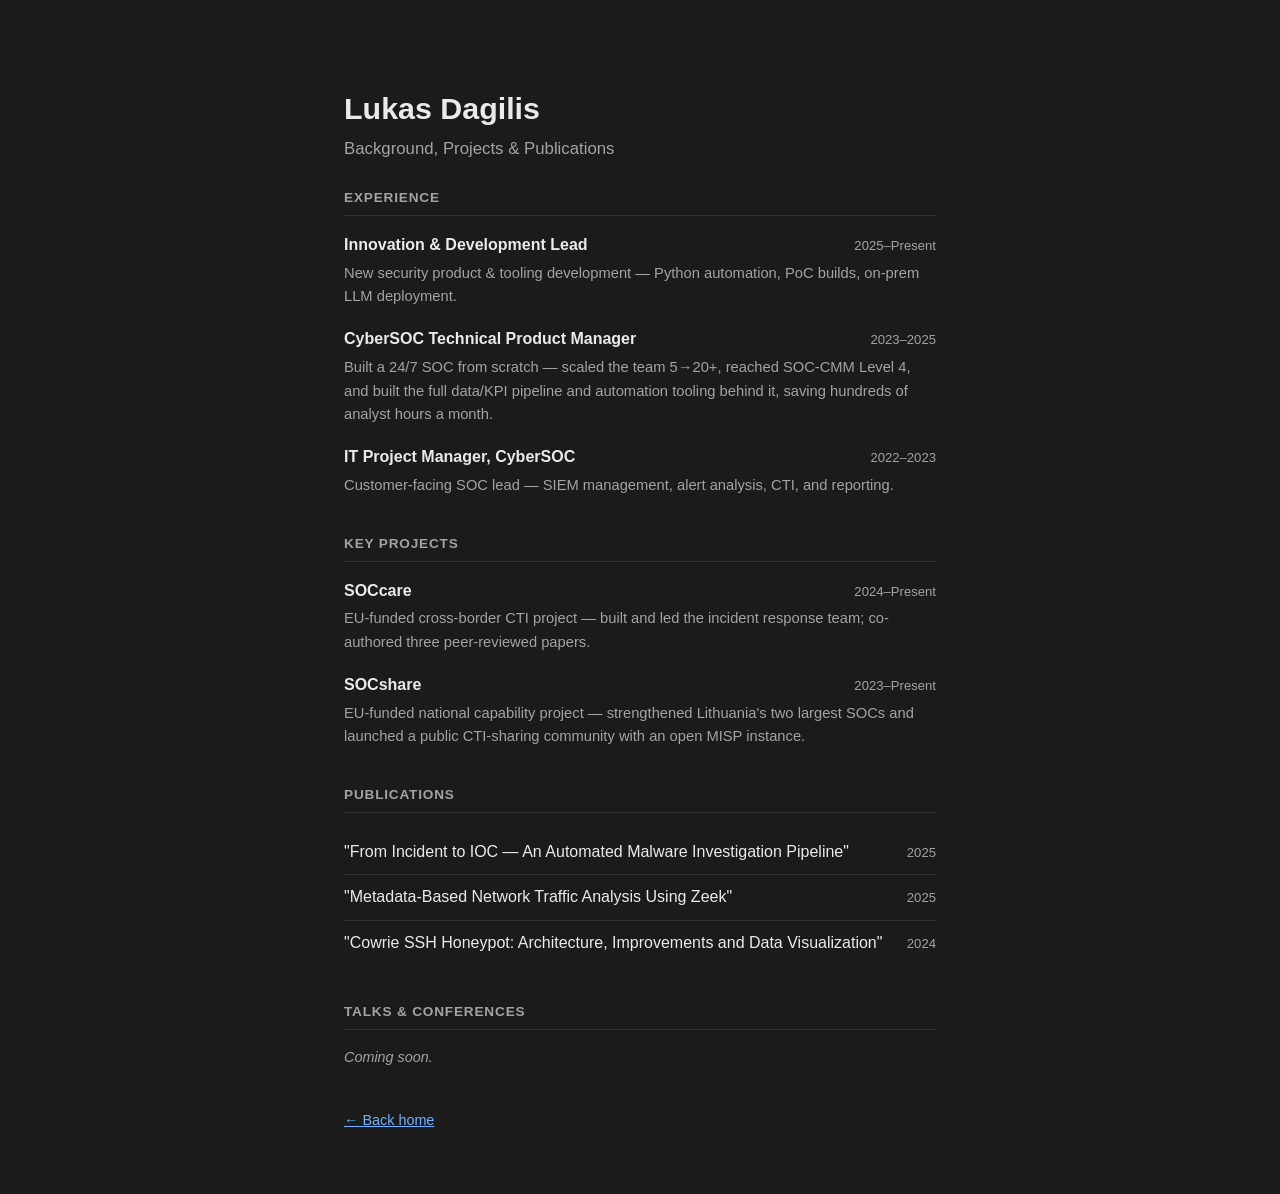
==== about/index.html @ a9b5fb41 "Initial commit" ====
<!DOCTYPE html>
<html lang="en">
<head>
<meta charset="UTF-8">
<meta name="viewport" content="width=device-width, initial-scale=1.0">
<title>Lukas Dagilis — Background</title>
<meta name="description" content="Lukas Dagilis — experience, projects, and publications.">
<link rel="stylesheet" href="../style.css">
</head>
<body>

<h1><a href="../">Lukas Dagilis</a></h1>
<p class="headline">Background, Projects &amp; Publications</p>

<section>
  <h2>Experience</h2>
  <div class="entry">
    <div class="entry-head">
      <span class="entry-title">Innovation &amp; Development Lead</span>
      <span class="meta">2025–Present</span>
    </div>
    <p class="entry-desc">New security product &amp; tooling development — Python automation, PoC builds, on-prem LLM deployment.</p>
  </div>
  <div class="entry">
    <div class="entry-head">
      <span class="entry-title">CyberSOC Technical Product Manager</span>
      <span class="meta">2023–2025</span>
    </div>
    <p class="entry-desc">Built a 24/7 SOC from scratch — scaled the team 5→20+, reached SOC-CMM Level 4, and built the full data/KPI pipeline and automation tooling behind it, saving hundreds of analyst hours a month.</p>
  </div>
  <div class="entry">
    <div class="entry-head">
      <span class="entry-title">IT Project Manager, CyberSOC</span>
      <span class="meta">2022–2023</span>
    </div>
    <p class="entry-desc">Customer-facing SOC lead — SIEM management, alert analysis, CTI, and reporting.</p>
  </div>
</section>

<section>
  <h2>Key Projects</h2>
  <div class="entry">
    <div class="entry-head">
      <span class="entry-title">SOCcare</span>
      <span class="meta">2024–Present</span>
    </div>
    <p class="entry-desc">EU-funded cross-border CTI project — built and led the incident response team; co-authored three peer-reviewed papers.</p>
  </div>
  <div class="entry">
    <div class="entry-head">
      <span class="entry-title">SOCshare</span>
      <span class="meta">2023–Present</span>
    </div>
    <p class="entry-desc">EU-funded national capability project — strengthened Lithuania's two largest SOCs and launched a public CTI-sharing community with an open MISP instance.</p>
  </div>
</section>

<section>
  <h2>Publications</h2>
  <ul class="plain-list">
    <li><span>"From Incident to IOC — An Automated Malware Investigation Pipeline"</span><span class="meta">2025</span></li>
    <li><span>"Metadata-Based Network Traffic Analysis Using Zeek"</span><span class="meta">2025</span></li>
    <li><span>"Cowrie SSH Honeypot: Architecture, Improvements and Data Visualization"</span><span class="meta">2024</span></li>
  </ul>
</section>

<section>
  <h2>Talks &amp; Conferences</h2>
  <!-- TODO: add conference talks here -->
  <p class="placeholder-note">Coming soon.</p>
</section>

<p class="back-link"><a href="../">← Back home</a></p>

</body>
</html>
---- style.css ----
:root {
  color-scheme: dark;
  --bg: #1b1b1b;
  --fg: #eaeaea;
  --muted: #a3a3a3;
  --accent: #6db3ff;
  --border: #333;
}
* { box-sizing: border-box; }
body {
  background: var(--bg);
  color: var(--fg);
  font-family: -apple-system, BlinkMacSystemFont, "Segoe UI", Helvetica, Arial, sans-serif;
  max-width: 640px;
  margin: 0 auto;
  padding: 4rem 1.5rem 3rem;
  line-height: 1.6;
}
h1 { font-size: 1.9rem; margin-bottom: 0.2rem; }
h1 a { color: inherit; text-decoration: none; }
.headline { color: var(--muted); font-size: 1.05rem; margin-top: 0; margin-bottom: 1.5rem; }
a { color: var(--accent); }
section { margin-bottom: 2.2rem; }
h2 {
  font-size: 0.85rem;
  text-transform: uppercase;
  letter-spacing: 0.06em;
  color: var(--muted);
  border-bottom: 1px solid var(--border);
  padding-bottom: 0.4rem;
  margin-bottom: 1rem;
}
ul.plain-list { list-style: none; padding: 0; margin: 0; }
ul.plain-list li {
  display: flex;
  justify-content: space-between;
  align-items: baseline;
  gap: 1rem;
  padding: 0.6rem 0;
  border-bottom: 1px solid var(--border);
}
ul.plain-list li:last-child { border-bottom: none; }
.meta { color: var(--muted); font-size: 0.82rem; white-space: nowrap; }

.entry { margin-bottom: 1.1rem; }
.entry:last-child { margin-bottom: 0; }
.entry-head {
  display: flex;
  justify-content: space-between;
  align-items: baseline;
  gap: 1rem;
}
.entry-title { font-weight: 600; }
.entry-desc { margin: 0.25rem 0 0; color: var(--muted); font-size: 0.92rem; }
.placeholder-note { color: var(--muted); font-size: 0.9rem; font-style: italic; }

.service-group { margin-bottom: 1.6rem; }
.service-group:last-child { margin-bottom: 0; }
.service-group h3 { font-size: 0.95rem; font-weight: 600; margin: 0 0 0.7rem; }

.back-link { margin-top: 2.5rem; font-size: 0.9rem; }

form { display: flex; flex-direction: column; gap: 1.1rem; }
.field { display: flex; flex-direction: column; gap: 0.35rem; }
label {
  display: block;
  font-size: 0.8rem;
  color: var(--muted);
}
input, textarea {
  display: block;
  width: 100%;
  background: #242424;
  border: 1px solid var(--border);
  color: var(--fg);
  padding: 0.65rem 0.75rem;
  border-radius: 6px;
  font-family: inherit;
  font-size: 0.95rem;
}
input:focus, textarea:focus {
  outline: none;
  border-color: var(--accent);
}
textarea { resize: vertical; min-height: 110px; }
button {
  background: var(--accent);
  color: #10233a;
  border: none;
  padding: 0.7rem 1.4rem;
  border-radius: 6px;
  font-weight: 600;
  font-size: 0.95rem;
  cursor: pointer;
  align-self: flex-start;
  transition: opacity 0.15s ease;
}
button:hover { opacity: 0.85; }
.honeypot { position: absolute; left: -9999px; top: -9999px; }
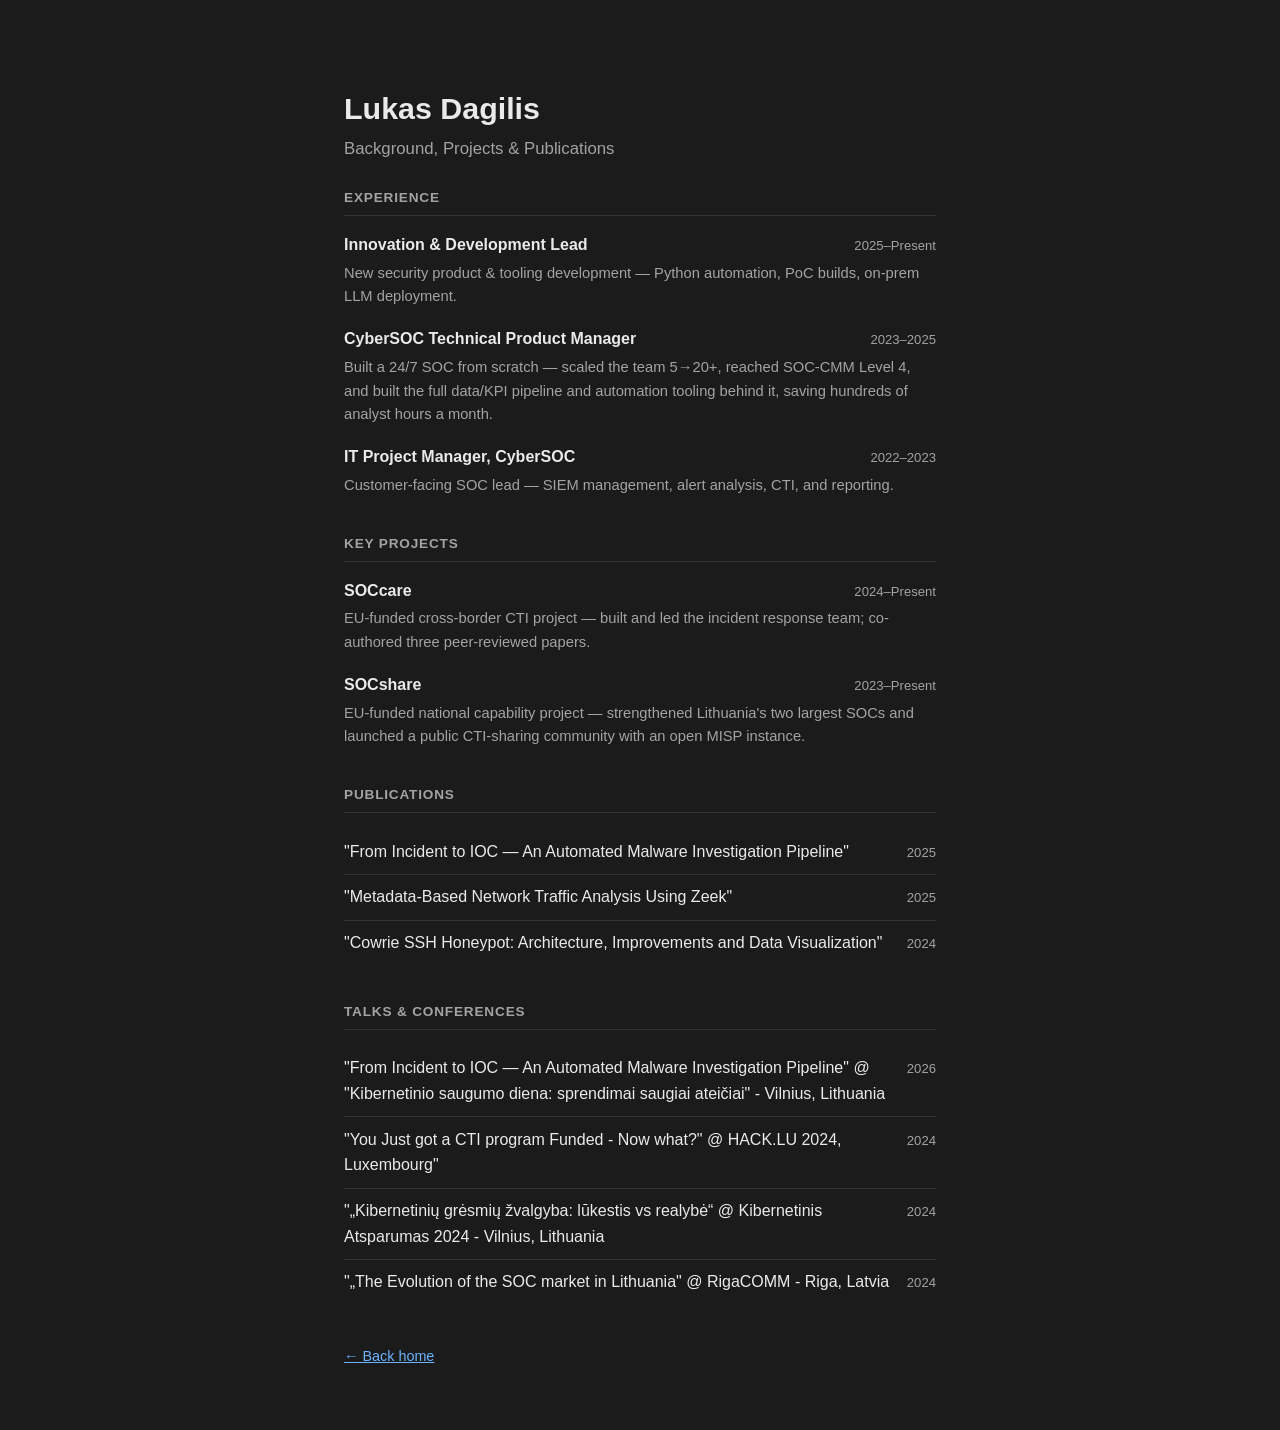
==== commit 0dff9f10: "Updated subpages" ====
--- a/about/index.html
+++ b/about/index.html
@@ -66,8 +66,12 @@
 
 <section>
   <h2>Talks &amp; Conferences</h2>
-  <!-- TODO: add conference talks here -->
-  <p class="placeholder-note">Coming soon.</p>
+  <ul class="plain-list">
+    <li><span>"From Incident to IOC — An Automated Malware Investigation Pipeline" @ "Kibernetinio saugumo diena: sprendimai saugiai ateičiai" - Vilnius, Lithuania</span><span class="meta">2026</span></li>
+    <li><span>"You Just got a CTI program Funded - Now what?" @ HACK.LU 2024, Luxembourg"</span><span class="meta">2024</span></li>
+    <li><span>"„Kibernetinių grėsmių žvalgyba: lūkestis vs realybė“ @ Kibernetinis Atsparumas 2024 - Vilnius, Lithuania</span><span class="meta">2024</span></li>
+    <li><span>"„The Evolution of the SOC market in Lithuania" @ RigaCOMM - Riga, Latvia</span><span class="meta">2024</span></li>
+  </ul>
 </section>
 
 <p class="back-link"><a href="../">← Back home</a></p>
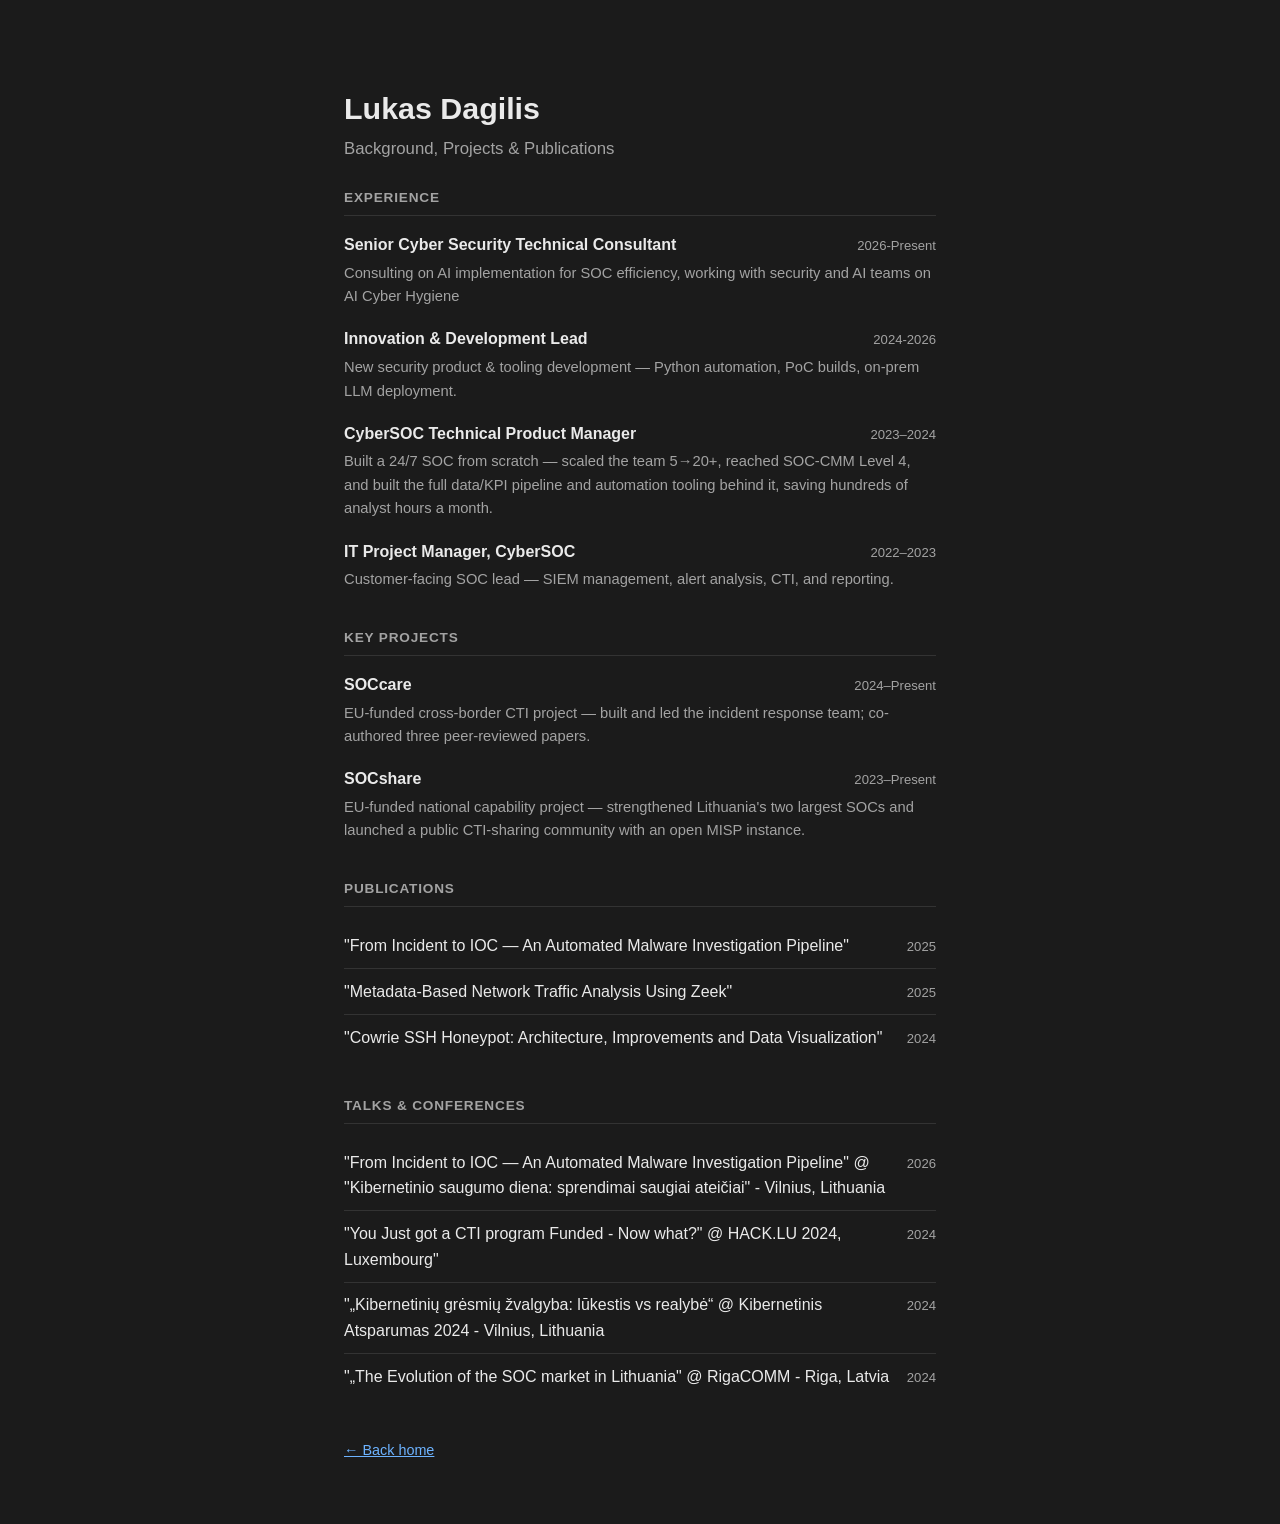
==== commit e21fb7a8: "Fixed experience section" ====
--- a/about/index.html
+++ b/about/index.html
@@ -14,17 +14,24 @@
 
 <section>
   <h2>Experience</h2>
+    <div class="entry">
+    <div class="entry-head">
+      <span class="entry-title">Senior Cyber Security Technical Consultant</span>
+      <span class="meta">2026-Present</span>
+    </div>
+    <p class="entry-desc">Consulting on AI implementation for SOC efficiency, working with security and AI teams on AI Cyber Hygiene</p>
+  </div>
   <div class="entry">
     <div class="entry-head">
       <span class="entry-title">Innovation &amp; Development Lead</span>
-      <span class="meta">2025–Present</span>
+      <span class="meta">2024-2026</span>
     </div>
     <p class="entry-desc">New security product &amp; tooling development — Python automation, PoC builds, on-prem LLM deployment.</p>
   </div>
   <div class="entry">
     <div class="entry-head">
       <span class="entry-title">CyberSOC Technical Product Manager</span>
-      <span class="meta">2023–2025</span>
+      <span class="meta">2023–2024</span>
     </div>
     <p class="entry-desc">Built a 24/7 SOC from scratch — scaled the team 5→20+, reached SOC-CMM Level 4, and built the full data/KPI pipeline and automation tooling behind it, saving hundreds of analyst hours a month.</p>
   </div>
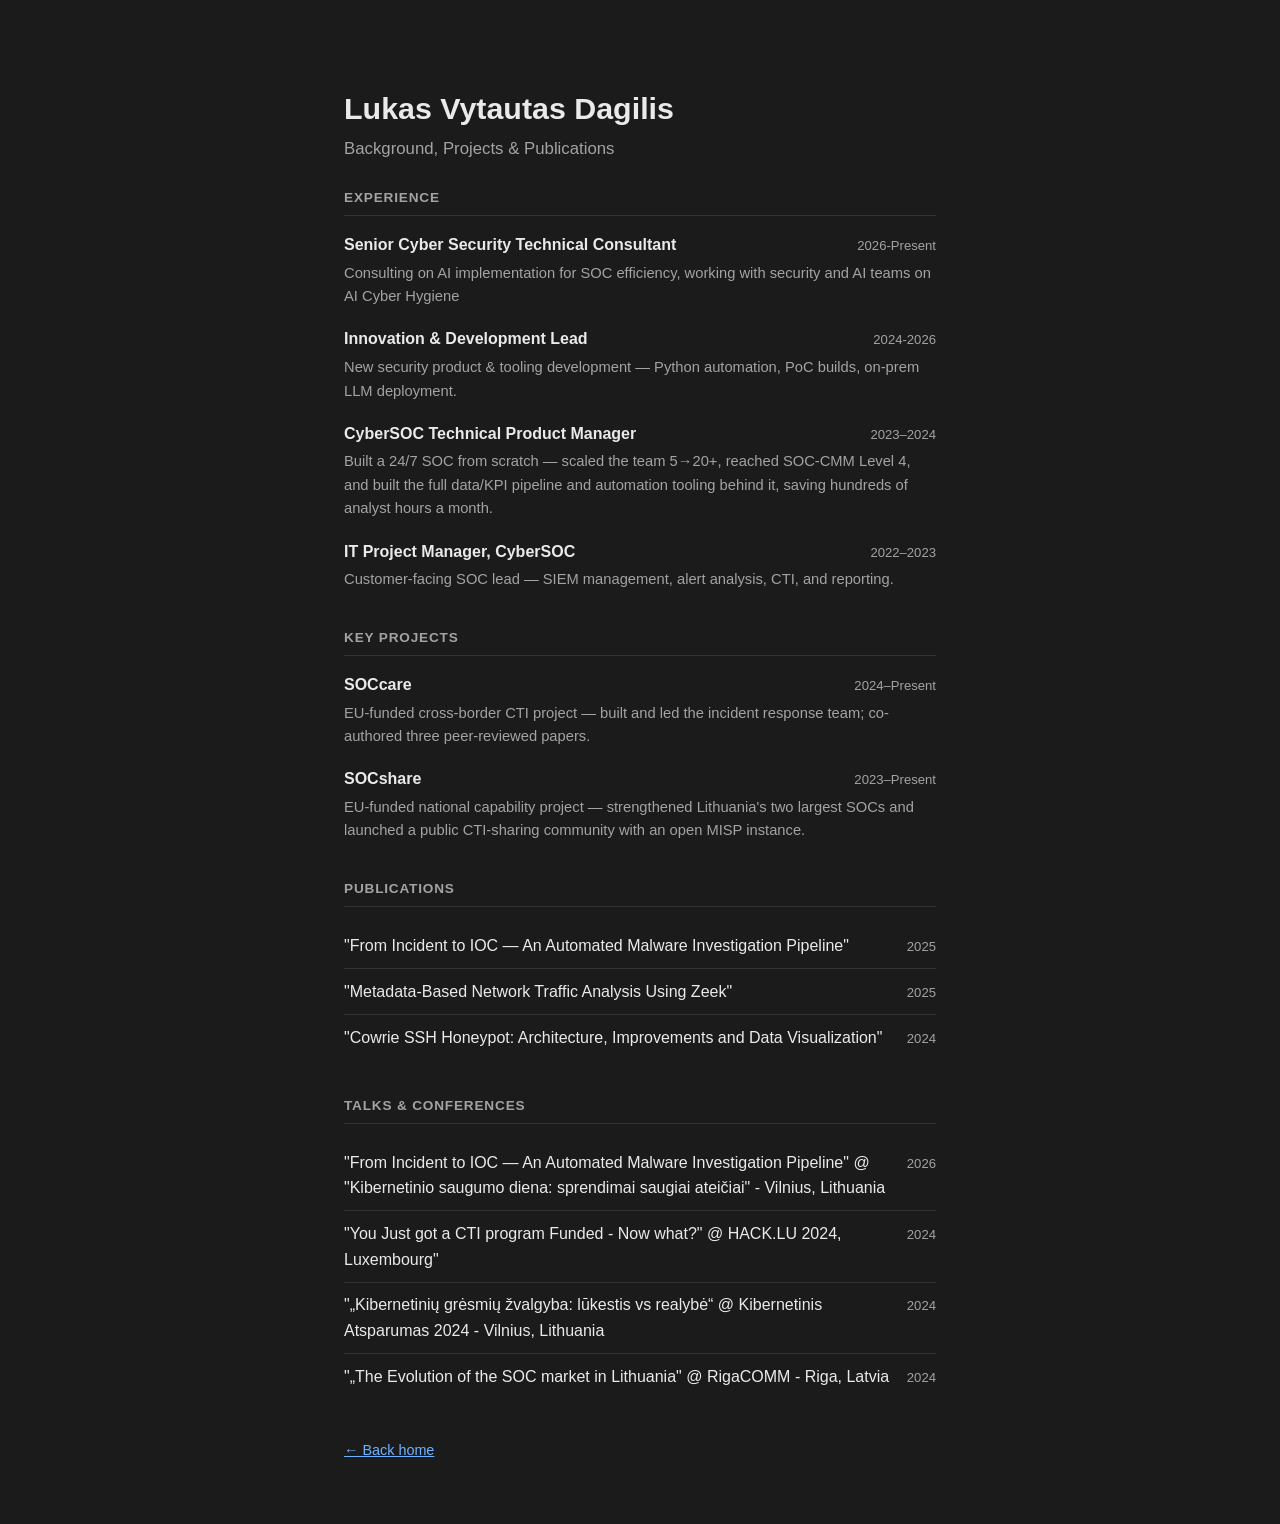
==== commit 28920311: "Made name consistent across all pages." ====
--- a/about/index.html
+++ b/about/index.html
@@ -3,13 +3,13 @@
 <head>
 <meta charset="UTF-8">
 <meta name="viewport" content="width=device-width, initial-scale=1.0">
-<title>Lukas Dagilis — Background</title>
-<meta name="description" content="Lukas Dagilis — experience, projects, and publications.">
+<title>Lukas Vytautas Dagilis — Background</title>
+<meta name="description" content="Lukas Vytautas Dagilis — experience, projects, and publications.">
 <link rel="stylesheet" href="../style.css">
 </head>
 <body>
 
-<h1><a href="../">Lukas Dagilis</a></h1>
+<h1><a href="../">Lukas Vytautas Dagilis</a></h1>
 <p class="headline">Background, Projects &amp; Publications</p>
 
 <section>
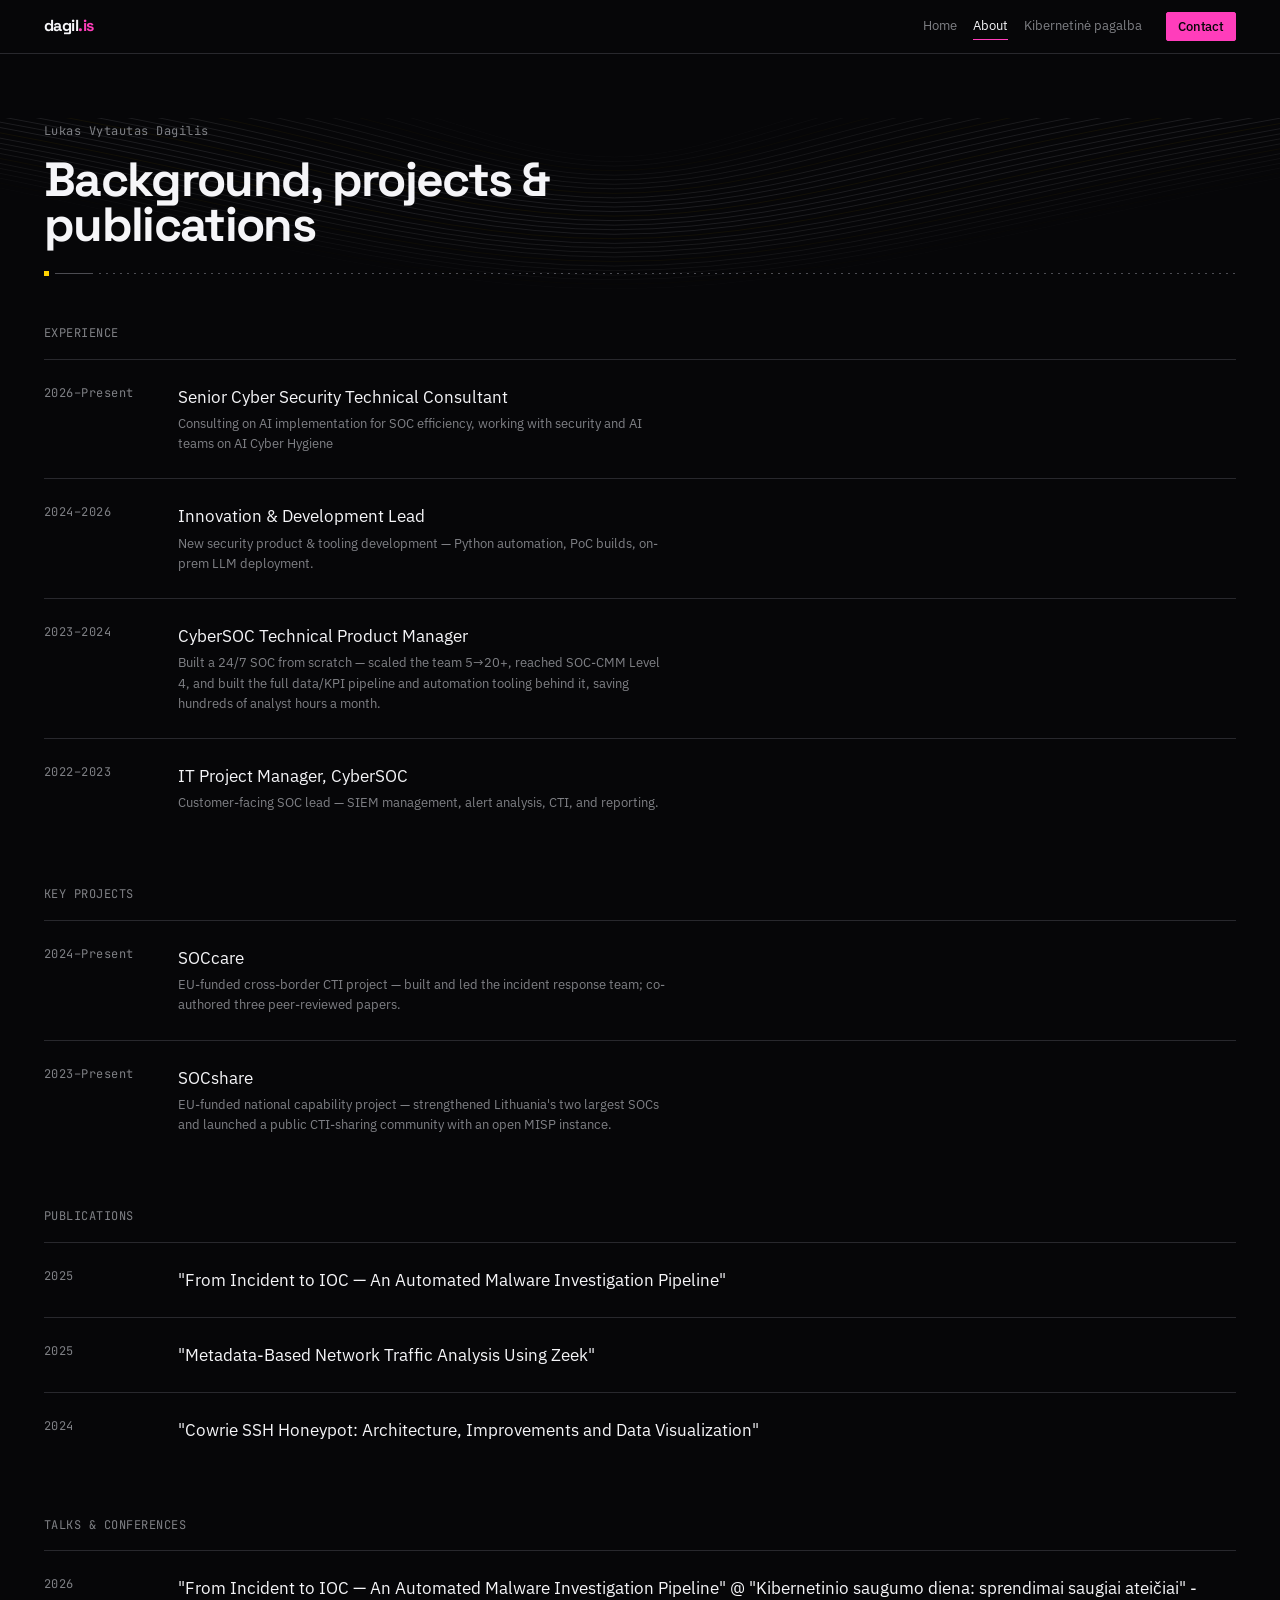
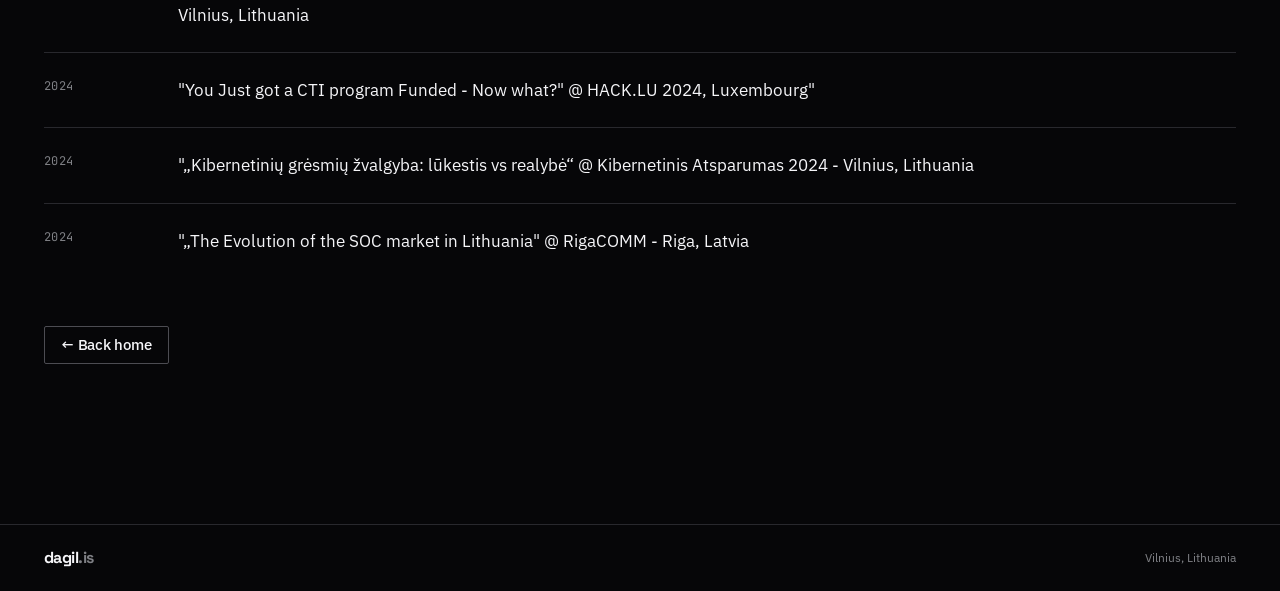
==== commit 01925363: "Rebuild the site on the dagil.is design system Reskin all three pages against the design system (Cla" ====
--- a/about/index.html
+++ b/about/index.html
@@ -1,5 +1,5 @@
 <!DOCTYPE html>
-<html lang="en">
+<html lang="en" data-accent="pink">
 <head>
 <meta charset="UTF-8">
 <meta name="viewport" content="width=device-width, initial-scale=1.0">
@@ -9,79 +9,140 @@
 </head>
 <body>
 
-<h1><a href="../">Lukas Vytautas Dagilis</a></h1>
-<p class="headline">Background, Projects &amp; Publications</p>
+<header class="nav">
+  <div class="nav-inner">
+    <a class="wordmark" href="../">dagil<span>.is</span></a>
+    <nav class="nav-links">
+      <a href="../">Home</a>
+      <a href="./" aria-current="page">About</a>
+      <a href="../kibernetine-pagalba/">Kibernetinė pagalba</a>
+    </nav>
+    <a class="btn btn--primary btn--sm" href="../#contact">Contact</a>
+  </div>
+</header>
 
-<section>
-  <h2>Experience</h2>
+<main class="wrap page">
+
+  <div class="page-head">
+    <div class="wing-field" aria-hidden="true">
+      <canvas data-wing-field="descent" data-speed="0.35" data-line-opacity="0.1" data-background="transparent"></canvas>
+    </div>
+    <span class="chip">Lukas Vytautas Dagilis</span>
+    <h1>Background, projects &amp; publications</h1>
+  </div>
+  <div class="perch"><i></i></div>
+
+  <section class="stack">
+    <h2 class="label">Experience</h2>
+
     <div class="entry">
-    <div class="entry-head">
-      <span class="entry-title">Senior Cyber Security Technical Consultant</span>
-      <span class="meta">2026-Present</span>
+      <span class="entry-year">2026–Present</span>
+      <div>
+        <div class="entry-title">Senior Cyber Security Technical Consultant</div>
+        <p class="entry-desc">Consulting on AI implementation for SOC efficiency, working with security and AI teams on AI Cyber Hygiene</p>
+      </div>
     </div>
-    <p class="entry-desc">Consulting on AI implementation for SOC efficiency, working with security and AI teams on AI Cyber Hygiene</p>
+
+    <div class="entry">
+      <span class="entry-year">2024–2026</span>
+      <div>
+        <div class="entry-title">Innovation &amp; Development Lead</div>
+        <p class="entry-desc">New security product &amp; tooling development — Python automation, PoC builds, on-prem LLM deployment.</p>
+      </div>
+    </div>
+
+    <div class="entry">
+      <span class="entry-year">2023–2024</span>
+      <div>
+        <div class="entry-title">CyberSOC Technical Product Manager</div>
+        <p class="entry-desc">Built a 24/7 SOC from scratch — scaled the team 5→20+, reached SOC-CMM Level 4, and built the full data/KPI pipeline and automation tooling behind it, saving hundreds of analyst hours a month.</p>
+      </div>
+    </div>
+
+    <div class="entry">
+      <span class="entry-year">2022–2023</span>
+      <div>
+        <div class="entry-title">IT Project Manager, CyberSOC</div>
+        <p class="entry-desc">Customer-facing SOC lead — SIEM management, alert analysis, CTI, and reporting.</p>
+      </div>
+    </div>
+  </section>
+
+  <section class="stack">
+    <h2 class="label">Key projects</h2>
+
+    <div class="entry">
+      <span class="entry-year">2024–Present</span>
+      <div>
+        <div class="entry-title">SOCcare</div>
+        <p class="entry-desc">EU-funded cross-border CTI project — built and led the incident response team; co-authored three peer-reviewed papers.</p>
+      </div>
+    </div>
+
+    <div class="entry">
+      <span class="entry-year">2023–Present</span>
+      <div>
+        <div class="entry-title">SOCshare</div>
+        <p class="entry-desc">EU-funded national capability project — strengthened Lithuania's two largest SOCs and launched a public CTI-sharing community with an open MISP instance.</p>
+      </div>
+    </div>
+  </section>
+
+  <section class="stack">
+    <h2 class="label">Publications</h2>
+
+    <div class="entry">
+      <span class="entry-year">2025</span>
+      <div class="entry-title">"From Incident to IOC — An Automated Malware Investigation Pipeline"</div>
+    </div>
+
+    <div class="entry">
+      <span class="entry-year">2025</span>
+      <div class="entry-title">"Metadata-Based Network Traffic Analysis Using Zeek"</div>
+    </div>
+
+    <div class="entry">
+      <span class="entry-year">2024</span>
+      <div class="entry-title">"Cowrie SSH Honeypot: Architecture, Improvements and Data Visualization"</div>
+    </div>
+  </section>
+
+  <section class="stack">
+    <h2 class="label">Talks &amp; conferences</h2>
+
+    <div class="entry">
+      <span class="entry-year">2026</span>
+      <div class="entry-title">"From Incident to IOC — An Automated Malware Investigation Pipeline" @ "Kibernetinio saugumo diena: sprendimai saugiai ateičiai" - Vilnius, Lithuania</div>
+    </div>
+
+    <div class="entry">
+      <span class="entry-year">2024</span>
+      <div class="entry-title">"You Just got a CTI program Funded - Now what?" @ HACK.LU 2024, Luxembourg"</div>
+    </div>
+
+    <div class="entry">
+      <span class="entry-year">2024</span>
+      <div class="entry-title">"„Kibernetinių grėsmių žvalgyba: lūkestis vs realybė“ @ Kibernetinis Atsparumas 2024 - Vilnius, Lithuania</div>
+    </div>
+
+    <div class="entry">
+      <span class="entry-year">2024</span>
+      <div class="entry-title">"„The Evolution of the SOC market in Lithuania" @ RigaCOMM - Riga, Latvia</div>
+    </div>
+  </section>
+
+  <p class="page-foot"><a class="btn" href="../">← Back home</a></p>
+
+</main>
+
+<footer class="footer">
+  <div class="footer-inner">
+    <span class="wordmark wordmark--mono">dagil<span>.is</span></span>
+    <span class="spacer"></span>
+    <span>Vilnius, Lithuania</span>
   </div>
-  <div class="entry">
-    <div class="entry-head">
-      <span class="entry-title">Innovation &amp; Development Lead</span>
-      <span class="meta">2024-2026</span>
-    </div>
-    <p class="entry-desc">New security product &amp; tooling development — Python automation, PoC builds, on-prem LLM deployment.</p>
-  </div>
-  <div class="entry">
-    <div class="entry-head">
-      <span class="entry-title">CyberSOC Technical Product Manager</span>
-      <span class="meta">2023–2024</span>
-    </div>
-    <p class="entry-desc">Built a 24/7 SOC from scratch — scaled the team 5→20+, reached SOC-CMM Level 4, and built the full data/KPI pipeline and automation tooling behind it, saving hundreds of analyst hours a month.</p>
-  </div>
-  <div class="entry">
-    <div class="entry-head">
-      <span class="entry-title">IT Project Manager, CyberSOC</span>
-      <span class="meta">2022–2023</span>
-    </div>
-    <p class="entry-desc">Customer-facing SOC lead — SIEM management, alert analysis, CTI, and reporting.</p>
-  </div>
-</section>
+</footer>
 
-<section>
-  <h2>Key Projects</h2>
-  <div class="entry">
-    <div class="entry-head">
-      <span class="entry-title">SOCcare</span>
-      <span class="meta">2024–Present</span>
-    </div>
-    <p class="entry-desc">EU-funded cross-border CTI project — built and led the incident response team; co-authored three peer-reviewed papers.</p>
-  </div>
-  <div class="entry">
-    <div class="entry-head">
-      <span class="entry-title">SOCshare</span>
-      <span class="meta">2023–Present</span>
-    </div>
-    <p class="entry-desc">EU-funded national capability project — strengthened Lithuania's two largest SOCs and launched a public CTI-sharing community with an open MISP instance.</p>
-  </div>
-</section>
-
-<section>
-  <h2>Publications</h2>
-  <ul class="plain-list">
-    <li><span>"From Incident to IOC — An Automated Malware Investigation Pipeline"</span><span class="meta">2025</span></li>
-    <li><span>"Metadata-Based Network Traffic Analysis Using Zeek"</span><span class="meta">2025</span></li>
-    <li><span>"Cowrie SSH Honeypot: Architecture, Improvements and Data Visualization"</span><span class="meta">2024</span></li>
-  </ul>
-</section>
-
-<section>
-  <h2>Talks &amp; Conferences</h2>
-  <ul class="plain-list">
-    <li><span>"From Incident to IOC — An Automated Malware Investigation Pipeline" @ "Kibernetinio saugumo diena: sprendimai saugiai ateičiai" - Vilnius, Lithuania</span><span class="meta">2026</span></li>
-    <li><span>"You Just got a CTI program Funded - Now what?" @ HACK.LU 2024, Luxembourg"</span><span class="meta">2024</span></li>
-    <li><span>"„Kibernetinių grėsmių žvalgyba: lūkestis vs realybė“ @ Kibernetinis Atsparumas 2024 - Vilnius, Lithuania</span><span class="meta">2024</span></li>
-    <li><span>"„The Evolution of the SOC market in Lithuania" @ RigaCOMM - Riga, Latvia</span><span class="meta">2024</span></li>
-  </ul>
-</section>
-
-<p class="back-link"><a href="../">← Back home</a></p>
-
+<script src="../wing-field.js" defer></script>
 </body>
 </html>
--- a/style.css
+++ b/style.css
@@ -1,99 +1,575 @@
+/* dagil.is
+   Built on the dagil.is design system (Claude Design project 25a98146).
+   Sections below, in order: tokens (mirrored from tokens/*.css), element
+   defaults (base.css), then this site's layout and components — hand-ported
+   from the system's React components so the static site needs no build step.
+   One file, one paint. */
+
+@import url('https://fonts.googleapis.com/css2?family=Space+Grotesk:wght@400;500;700&family=IBM+Plex+Sans:wght@400;500;600&family=JetBrains+Mono:wght@400;500&display=swap');
+
+/* ==========================================================================
+   1. Tokens
+   ========================================================================== */
+
 :root {
   color-scheme: dark;
-  --bg: #1b1b1b;
-  --fg: #eaeaea;
-  --muted: #a3a3a3;
-  --accent: #6db3ff;
-  --border: #333;
-}
-* { box-sizing: border-box; }
+
+  /* ---- surfaces ---- */
+  --void: oklch(12.5% 0.006 285);
+  --surface-1: oklch(16.5% 0.008 285);
+  --surface-2: oklch(21% 0.009 285);
+  --surface-3: oklch(26% 0.010 285);
+
+  /* ---- text ---- */
+  --text-1: oklch(97% 0.004 285);
+  --text-2: oklch(78% 0.006 285);
+  --text-3: oklch(60% 0.008 285);
+
+  /* ---- rules ---- */
+  --line: oklch(28% 0.008 285);
+  --line-strong: oklch(42% 0.010 285);
+
+  /* ---- neon palette ---- */
+  --neon-pink: oklch(72% 0.265 350);
+  --neon-yellow: oklch(92% 0.195 100);
+  --neon-lime: oklch(88% 0.235 132);
+  --neon-cyan: oklch(85% 0.150 200);
+  --neon-violet: oklch(66% 0.235 300);
+
+  /* ---- goldfinch: the name in colour ---- */
+  --goldfinch-wing: oklch(88% 0.185 92);
+  --goldfinch-face: oklch(58% 0.190 30);
+  --goldfinch-wall: oklch(86% 0.028 85);
+
+  /* ---- semantic accent ---- */
+  --accent: var(--neon-pink);
+  --accent-ink: var(--void);
+  --accent-strong: oklch(80% 0.230 350);
+  --accent-wash: color-mix(in oklab, var(--accent) 16%, var(--void));
+  --accent-line: color-mix(in oklab, var(--accent) 45%, var(--void));
+
+  --focus-ring: var(--accent);
+
+  /* ---- type ---- */
+  --font-display: 'Space Grotesk', 'Helvetica Neue', Arial, sans-serif;
+  --font-sans: 'IBM Plex Sans', 'Helvetica Neue', Arial, sans-serif;
+  --font-mono: 'JetBrains Mono', ui-monospace, SFMono-Regular, Menlo, monospace;
+
+  --text-xs: 0.75rem;
+  --text-sm: 0.8125rem;
+  --text-base: 0.9375rem;
+  --text-md: 1.0625rem;
+  --text-lg: 1.375rem;
+
+  --display-sm: 2rem;
+  --display-md: 3rem;
+  --display-lg: 4.5rem;
+
+  --leading-tight: 0.94;
+  --leading-snug: 1.2;
+  --leading-normal: 1.55;
+
+  --tracking-display: -0.035em;
+  --tracking-tight: -0.015em;
+  --tracking-mono: 0.04em;
+
+  --weight-regular: 400;
+  --weight-medium: 500;
+  --weight-bold: 700;
+
+  /* ---- spacing & layout ---- */
+  --space-1: 0.25rem;
+  --space-2: 0.5rem;
+  --space-3: 0.75rem;
+  --space-4: 1rem;
+  --space-5: 1.5rem;
+  --space-6: 2rem;
+  --space-7: 3rem;
+  --space-8: 4rem;
+  --space-9: 6rem;
+  --space-10: 8rem;
+
+  --content-max: 1240px;
+  --reading-max: 62ch;
+  --gutter: var(--space-5);
+
+  /* ---- effects ---- */
+  --radius-none: 0;
+  --radius-sm: 2px;
+  --radius-pill: 999px;
+
+  --ease-out: cubic-bezier(0.16, 1, 0.3, 1);
+  --ease-standard: cubic-bezier(0.2, 0, 0, 1);
+  --duration-fast: 120ms;
+  --duration-base: 200ms;
+  --duration-slow: 400ms;
+}
+
+/* Per-product accent. dagil.is is pink; swapping the attribute on <html> is
+   the only thing that ever changes between products. */
+[data-accent='pink'] {
+  --accent: var(--neon-pink);
+  --accent-strong: oklch(80% 0.230 350);
+  --accent-ink: var(--void);
+}
+
+/* ==========================================================================
+   2. Element defaults
+   ========================================================================== */
+
+*, *::before, *::after { box-sizing: border-box; }
+html { -webkit-text-size-adjust: 100%; }
+
 body {
-  background: var(--bg);
-  color: var(--fg);
-  font-family: -apple-system, BlinkMacSystemFont, "Segoe UI", Helvetica, Arial, sans-serif;
-  max-width: 640px;
+  margin: 0;
+  background: var(--void);
+  color: var(--text-2);
+  font-family: var(--font-sans);
+  font-size: var(--text-base);
+  line-height: var(--leading-normal);
+  text-wrap: pretty;
+  -webkit-font-smoothing: antialiased;
+}
+
+h1, h2, h3, h4 {
+  margin: 0;
+  color: var(--text-1);
+  font-family: var(--font-display);
+  font-weight: var(--weight-bold);
+  letter-spacing: var(--tracking-display);
+  line-height: var(--leading-tight);
+}
+h1 { font-size: var(--display-lg); }
+h2 { font-size: var(--display-md); }
+h3 { font-size: var(--display-sm); letter-spacing: var(--tracking-tight); }
+h4 { font-size: var(--text-lg); letter-spacing: var(--tracking-tight); line-height: var(--leading-snug); }
+
+p { margin: 0 0 var(--space-4); max-width: var(--reading-max); }
+p:last-child { margin-bottom: 0; }
+
+a {
+  color: var(--accent);
+  text-decoration: none;
+  border-bottom: 1px solid var(--accent-line);
+  transition: color var(--duration-fast) var(--ease-standard),
+              border-color var(--duration-fast) var(--ease-standard);
+}
+a:hover { color: var(--accent-strong); border-bottom-color: var(--accent-strong); }
+a:active { color: var(--accent-strong); }
+
+code, kbd, samp, pre { font-family: var(--font-mono); font-size: 0.9em; letter-spacing: var(--tracking-mono); }
+hr { border: 0; border-top: 1px solid var(--line); margin: var(--space-6) 0; }
+small { font-size: var(--text-xs); color: var(--text-3); }
+strong { color: var(--text-1); font-weight: var(--weight-medium); }
+
+::selection { background: var(--accent); color: var(--accent-ink); }
+:focus-visible { outline: 2px solid var(--focus-ring); outline-offset: 2px; }
+
+button, input, select, textarea { font: inherit; color: inherit; }
+img, svg, video { display: block; max-width: 100%; }
+table { border-collapse: collapse; }
+
+@media (prefers-reduced-motion: reduce) {
+  *, *::before, *::after {
+    animation-duration: 0.01ms !important;
+    transition-duration: 0.01ms !important;
+  }
+}
+
+/* ==========================================================================
+   3. Layout
+   ========================================================================== */
+
+.wrap {
+  max-width: var(--content-max);
   margin: 0 auto;
-  padding: 4rem 1.5rem 3rem;
-  line-height: 1.6;
-}
-h1 { font-size: 1.9rem; margin-bottom: 0.2rem; }
-h1 a { color: inherit; text-decoration: none; }
-.headline { color: var(--muted); font-size: 1.05rem; margin-top: 0; margin-bottom: 1.5rem; }
-a { color: var(--accent); }
-section { margin-bottom: 2.2rem; }
-h2 {
-  font-size: 0.85rem;
+  padding: 0 var(--gutter);
+}
+
+/* AppNav — the sticky header is the only fixed element on the page. */
+.nav {
+  position: sticky;
+  top: 0;
+  z-index: 20;
+  background: var(--void);
+  border-bottom: 1px solid var(--line);
+}
+.nav-inner {
+  max-width: var(--content-max);
+  margin: 0 auto;
+  padding: var(--space-3) var(--gutter);
+  display: flex;
+  align-items: center;
+  gap: var(--space-5);
+  flex-wrap: wrap;
+}
+.nav-links {
+  display: flex;
+  gap: var(--space-4);
+  margin-left: auto;
+  flex-wrap: wrap;
+}
+.nav-links a {
+  font-size: var(--text-sm);
+  color: var(--text-3);
+  border-bottom: 1px solid transparent;
+  padding: 0.2rem 0;
+}
+.nav-links a:hover { color: var(--text-1); border-bottom-color: var(--line-strong); }
+.nav-links a[aria-current='page'] { color: var(--text-1); border-bottom-color: var(--accent); }
+
+/* Wordmark — the mark is the type. No logo file exists; never substitute a glyph. */
+.wordmark {
+  font-family: var(--font-display);
+  font-weight: var(--weight-bold);
+  font-size: 1rem;
+  letter-spacing: var(--tracking-display);
+  color: var(--text-1);
+  line-height: 1;
+  border-bottom: none;
+}
+.wordmark:hover { color: var(--text-1); }
+.wordmark span { color: var(--accent); }
+.wordmark--mono span { color: var(--text-3); }
+
+/* AppFooter */
+.footer {
+  border-top: 1px solid var(--line);
+  margin-top: var(--space-9);
+}
+.footer-inner {
+  max-width: var(--content-max);
+  margin: 0 auto;
+  padding: var(--space-5) var(--gutter);
+  display: flex;
+  flex-wrap: wrap;
+  align-items: center;
+  gap: var(--space-2) var(--space-5);
+  font-size: var(--text-xs);
+  color: var(--text-3);
+}
+.footer-inner .spacer { flex: 1; }
+
+/* ==========================================================================
+   4. Page structure
+   ========================================================================== */
+
+.hero { position: relative; padding: var(--space-9) 0 var(--space-8); }
+.hero-eyebrow { margin: 0 0 var(--space-5); }
+.hero h1 { font-size: clamp(2.6rem, 6.4vw, 5.4rem); }
+.hero-actions {
+  display: flex;
+  flex-wrap: wrap;
+  gap: var(--space-4);
+  margin-top: var(--space-5);
+}
+.hero-foot {
+  margin-top: var(--space-8);
+  display: flex;
+  justify-content: flex-end;
+}
+
+.page { padding-top: var(--space-8); padding-bottom: var(--space-8); }
+.page-head { position: relative; }
+.page-head h1 { font-size: var(--display-md); max-width: 18ch; margin-top: var(--space-4); }
+.page-head .lead {
+  margin-top: var(--space-5);
+  font-size: var(--text-md);
+  color: var(--text-2);
+}
+.page-foot { margin-top: var(--space-7); }
+
+.lead { font-size: var(--text-md); color: var(--text-1); }
+
+.section {
+  border-top: 1px solid var(--line);
+  padding: var(--space-7) 0;
+}
+.section-grid {
+  display: grid;
+  grid-template-columns: 180px 1fr;
+  gap: var(--space-6);
+  align-items: start;
+}
+.section-title {
+  margin-top: var(--space-3);
+  font-size: var(--text-lg);
+  letter-spacing: var(--tracking-tight);
+  line-height: var(--leading-snug);
+}
+.section-body > * + * { margin-top: var(--space-5); }
+
+/* About/help pages: label above, rows full width. */
+.stack { margin-top: var(--space-7); }
+.stack > .label { display: block; margin-bottom: var(--space-4); }
+
+.grid-2 {
+  display: grid;
+  grid-template-columns: 1fr 1fr;
+  gap: var(--space-6);
+  margin-top: var(--space-7);
+  align-items: start;
+}
+
+/* Mono micro-label — the only place uppercase is allowed. */
+.label {
+  font-family: var(--font-mono);
+  font-size: var(--text-xs);
+  letter-spacing: var(--tracking-mono);
   text-transform: uppercase;
-  letter-spacing: 0.06em;
-  color: var(--muted);
-  border-bottom: 1px solid var(--border);
-  padding-bottom: 0.4rem;
-  margin-bottom: 1rem;
-}
-ul.plain-list { list-style: none; padding: 0; margin: 0; }
-ul.plain-list li {
+  color: var(--text-3);
+  font-weight: var(--weight-regular);
+}
+h2.label, h3.label { font-family: var(--font-mono); line-height: var(--leading-normal); }
+
+
+/* ==========================================================================
+   5. Components
+   ========================================================================== */
+
+/* Section/card headings. */
+.subhead {
+  font-size: var(--text-lg);
+  letter-spacing: var(--tracking-tight);
+  line-height: var(--leading-snug);
+  margin-bottom: var(--space-4);
+}
+
+/* Card — no fill, no radius, no shadow. A hairline on one edge, and space. */
+.card { border-top: 1px solid var(--line); padding-top: var(--space-5); }
+.card--left {
+  border-top: none;
+  border-left: 1px solid var(--line);
+  padding-top: 0;
+  padding-left: var(--space-5);
+}
+.card--accent { border-color: var(--accent); }
+
+/* Service list — hairlines from a 1px grid gap, not from borders. */
+.service-list {
+  list-style: none;
+  margin: 0;
+  padding: 0;
+  display: grid;
+  gap: 1px;
+  background: var(--line);
+}
+.service-list li {
+  background: var(--void);
+  padding: var(--space-3) 0;
+  font-size: var(--text-md);
+  color: var(--text-1);
+}
+
+/* Entry rows — mono date in the left column, prose in the right. */
+.entry-list { display: grid; }
+.entry {
+  display: grid;
+  grid-template-columns: 110px 1fr;
+  gap: var(--space-5);
+  border-top: 1px solid var(--line);
+  padding: var(--space-5) 0;
+}
+.entry:first-child { padding-top: var(--space-4); }
+.entry-year {
+  font-family: var(--font-mono);
+  font-size: var(--text-xs);
+  letter-spacing: var(--tracking-mono);
+  color: var(--text-3);
+  white-space: nowrap;
+}
+.entry-title { color: var(--text-1); font-size: var(--text-md); }
+.entry-desc {
+  color: var(--text-3);
+  font-size: var(--text-sm);
+  margin: var(--space-1) 0 0;
+}
+
+/* Chip */
+.chip {
+  font-family: var(--font-mono);
+  font-size: var(--text-xs);
+  letter-spacing: var(--tracking-mono);
+  color: var(--text-3);
+}
+.chip--boxed {
+  border: 1px solid var(--line);
+  border-radius: var(--radius-sm);
+  padding: 0.15rem 0.4rem;
+}
+.chip--accent { color: var(--accent); border-color: var(--accent-line); }
+.chip-row { display: flex; flex-wrap: wrap; gap: var(--space-3); }
+
+/* Button */
+.btn {
+  display: inline-flex;
+  align-items: center;
+  gap: 0.5rem;
+  font-family: var(--font-sans);
+  font-weight: var(--weight-medium);
+  letter-spacing: var(--tracking-tight);
+  line-height: 1.2;
+  font-size: var(--text-base);
+  padding: 0.55rem 1rem;
+  border: 1px solid var(--line-strong);
+  border-radius: var(--radius-sm);
+  background: transparent;
+  color: var(--text-1);
+  text-decoration: none;
+  cursor: pointer;
+  transition: background var(--duration-fast) var(--ease-standard),
+              border-color var(--duration-fast) var(--ease-standard),
+              color var(--duration-fast) var(--ease-standard);
+}
+.btn:hover { background: var(--surface-3); color: var(--text-1); border-color: var(--line-strong); }
+
+.btn--primary { background: var(--accent); border-color: var(--accent); color: var(--accent-ink); }
+.btn--primary:hover { background: var(--accent-strong); border-color: var(--accent-strong); color: var(--accent-ink); }
+
+.btn--ghost {
+  background: transparent;
+  border-color: transparent;
+  color: var(--accent);
+  padding-left: 0;
+  padding-right: 0;
+}
+.btn--ghost:hover { background: transparent; border-color: transparent; color: var(--accent-strong); }
+
+.btn--sm { padding: 0.35rem 0.7rem; font-size: var(--text-sm); }
+.btn--lg { padding: 0.8rem 1.6rem; font-size: var(--text-md); }
+
+/* Field */
+.form { display: grid; gap: var(--space-4); max-width: 520px; }
+.field { display: flex; flex-direction: column; gap: 0.35rem; }
+.field label {
+  font-family: var(--font-mono);
+  font-size: var(--text-xs);
+  letter-spacing: var(--tracking-mono);
+  text-transform: uppercase;
+  color: var(--text-3);
+}
+.field input,
+.field textarea {
+  width: 100%;
+  background: var(--surface-1);
+  border: 1px solid var(--line-strong);
+  border-radius: var(--radius-sm);
+  padding: 0.5rem 0.7rem;
+  color: var(--text-1);
+  font-size: var(--text-base);
+  transition: border-color var(--duration-fast) var(--ease-standard);
+}
+.field input:focus,
+.field textarea:focus { border-color: var(--accent); }
+.field textarea { resize: vertical; min-height: 110px; }
+
+.honeypot { position: absolute; left: -9999px; top: -9999px; }
+
+/* ==========================================================================
+   6. Brand devices — the goldfinch, as colour and two shapes. Never a bird.
+   ========================================================================== */
+
+/* WingField: the wing profile as a faint line field behind type. One per
+   surface, full-bleed, never interactive. The system's only background
+   treatment — drawn line work, not texture. */
+.wing-field {
+  position: absolute;
+  top: 0;
+  bottom: 0;
+  left: 50%;
+  /* --bleed is the scrollbar-free viewport width, set by wing-field.js; 100vw
+     is the no-JS fallback (it includes the scrollbar on some platforms). */
+  width: var(--bleed, 100vw);
+  transform: translateX(-50%);
+  overflow: hidden;
+  pointer-events: none;
+}
+.wing-field canvas { display: block; width: 100%; height: 100%; }
+/* Subpage heads are short; let the quiet presets run past the perch rule so
+   the field reads as a field, not a smear. */
+.page-head .wing-field { bottom: calc(-1 * var(--space-7)); }
+/* Type always sits above the field, at full contrast. */
+.hero > *:not(.wing-field),
+.page-head > *:not(.wing-field) { position: relative; }
+
+/* WingBar: the dark wing crossed by one bright band. One per surface. */
+.wingbar {
+  position: relative;
+  overflow: hidden;
+  height: 10px;
+  background: var(--void);
+  border-top: 1px solid var(--line);
+  border-bottom: 1px solid var(--line);
+}
+.wingbar::after {
+  content: '';
+  position: absolute;
+  top: 0;
+  bottom: 0;
+  left: 34%;
+  width: 16%;
+  background: var(--goldfinch-wing);
+}
+
+/* PerchRule: anchor square, hard hairline, fine dotted run. */
+.perch { display: flex; align-items: center; gap: 6px; }
+.page-head + .perch { margin-top: var(--space-5); }
+.perch::before {
+  content: '';
+  width: 5px;
+  height: 5px;
+  background: var(--goldfinch-wing);
+  flex-shrink: 0;
+}
+.perch i {
+  height: 1px;
+  width: 38px;
+  background: var(--line-strong);
+  flex-shrink: 0;
+}
+.perch::after {
+  content: '';
+  flex: 1;
+  height: 1px;
+  background-image: repeating-linear-gradient(to right, var(--line-strong) 0 2px, transparent 2px 7px);
+}
+
+/* The mark's verbal partner — a footnote, never a tagline. */
+.footnote {
+  font-family: var(--font-mono);
+  font-size: var(--text-xs);
+  letter-spacing: var(--tracking-mono);
+  color: var(--text-3);
+}
+
+/* ==========================================================================
+   7. KineticType — the motion signature. One per page, largest type only.
+   ========================================================================== */
+
+.kinetic {
   display: flex;
-  justify-content: space-between;
-  align-items: baseline;
-  gap: 1rem;
-  padding: 0.6rem 0;
-  border-bottom: 1px solid var(--border);
-}
-ul.plain-list li:last-child { border-bottom: none; }
-.meta { color: var(--muted); font-size: 0.82rem; white-space: nowrap; }
-
-.entry { margin-bottom: 1.1rem; }
-.entry:last-child { margin-bottom: 0; }
-.entry-head {
-  display: flex;
-  justify-content: space-between;
-  align-items: baseline;
-  gap: 1rem;
-}
-.entry-title { font-weight: 600; }
-.entry-desc { margin: 0.25rem 0 0; color: var(--muted); font-size: 0.92rem; }
-.placeholder-note { color: var(--muted); font-size: 0.9rem; font-style: italic; }
-
-.service-group { margin-bottom: 1.6rem; }
-.service-group:last-child { margin-bottom: 0; }
-.service-group h3 { font-size: 0.95rem; font-weight: 600; margin: 0 0 0.7rem; }
-
-.back-link { margin-top: 2.5rem; font-size: 0.9rem; }
-
-form { display: flex; flex-direction: column; gap: 1.1rem; }
-.field { display: flex; flex-direction: column; gap: 0.35rem; }
-label {
-  display: block;
-  font-size: 0.8rem;
-  color: var(--muted);
-}
-input, textarea {
-  display: block;
-  width: 100%;
-  background: #242424;
-  border: 1px solid var(--border);
-  color: var(--fg);
-  padding: 0.65rem 0.75rem;
-  border-radius: 6px;
-  font-family: inherit;
-  font-size: 0.95rem;
-}
-input:focus, textarea:focus {
-  outline: none;
-  border-color: var(--accent);
-}
-textarea { resize: vertical; min-height: 110px; }
-button {
-  background: var(--accent);
-  color: #10233a;
-  border: none;
-  padding: 0.7rem 1.4rem;
-  border-radius: 6px;
-  font-weight: 600;
-  font-size: 0.95rem;
-  cursor: pointer;
-  align-self: flex-start;
-  transition: opacity 0.15s ease;
-}
-button:hover { opacity: 0.85; }
-.honeypot { position: absolute; left: -9999px; top: -9999px; }
+  flex-wrap: wrap;
+  column-gap: 0.26em;
+  margin: 0;
+}
+.kinetic .kt-word { display: inline-block; }
+.kinetic .kt-char {
+  display: inline-block;
+  will-change: transform;
+  transition: opacity var(--duration-slow) var(--ease-out);
+}
+
+/* ==========================================================================
+   8. Narrow viewports
+   ========================================================================== */
+
+@media (max-width: 760px) {
+  .section-grid { grid-template-columns: 1fr; gap: var(--space-4); }
+  .entry { grid-template-columns: 1fr; gap: var(--space-2); }
+  .hero { padding: var(--space-7) 0 var(--space-6); }
+  .nav-inner { gap: var(--space-2) var(--space-4); }
+  .nav-links { order: 3; width: 100%; margin-left: 0; }
+  .nav-inner > .btn { margin-left: auto; }
+  .grid-2 { grid-template-columns: 1fr; gap: var(--space-6); }
+  .hero-foot { justify-content: flex-start; }
+}
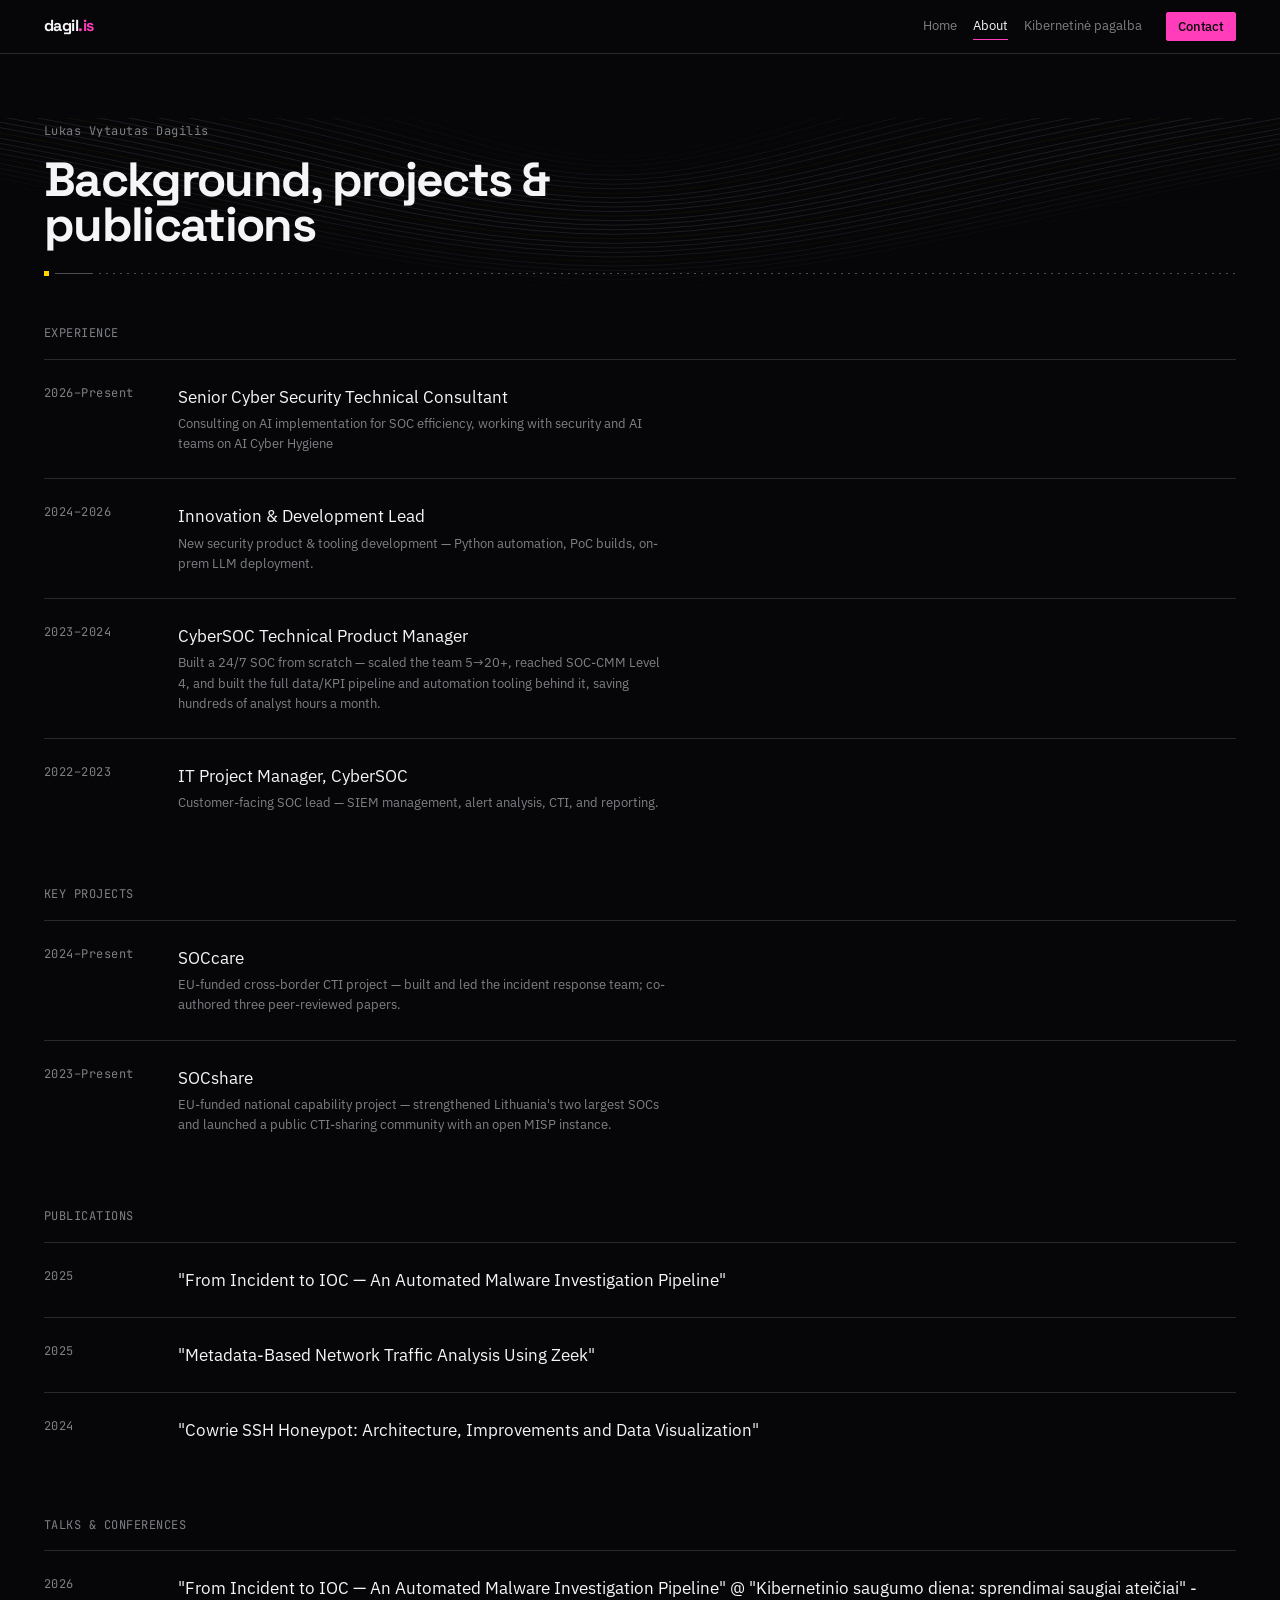
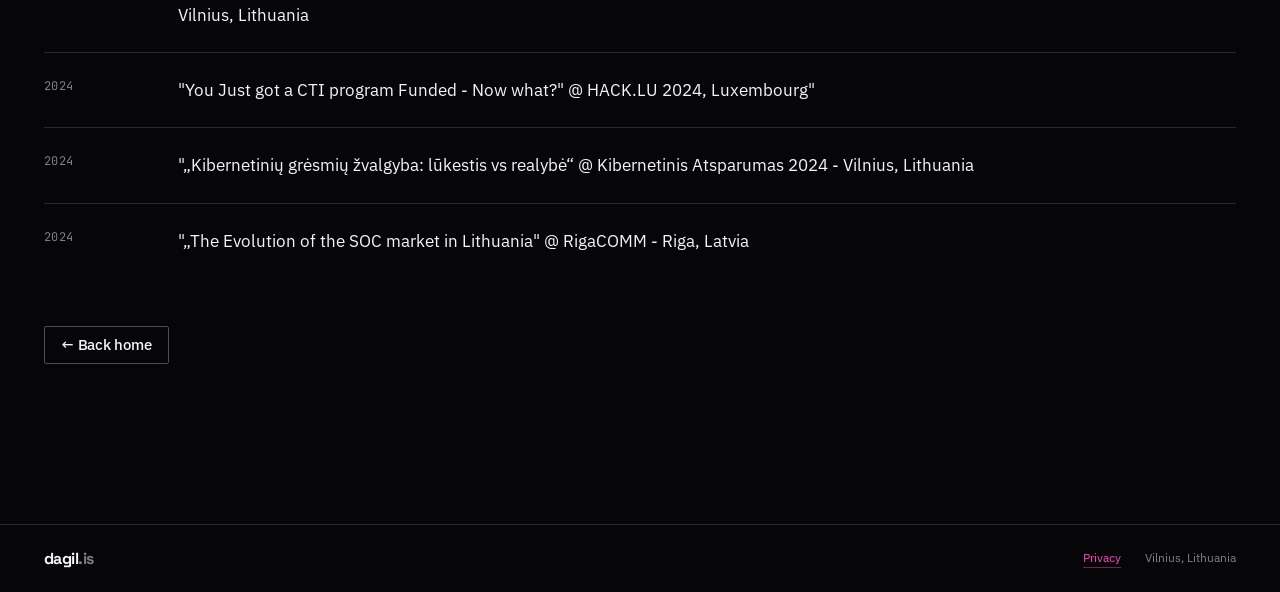
==== commit c0de595e: "Publish a privacy notice, and link it from the point of collection The contact form on the home page" ====
--- a/about/index.html
+++ b/about/index.html
@@ -139,6 +139,7 @@
   <div class="footer-inner">
     <span class="wordmark wordmark--mono">dagil<span>.is</span></span>
     <span class="spacer"></span>
+    <a href="../privacy/">Privacy</a>
     <span>Vilnius, Lithuania</span>
   </div>
 </footer>
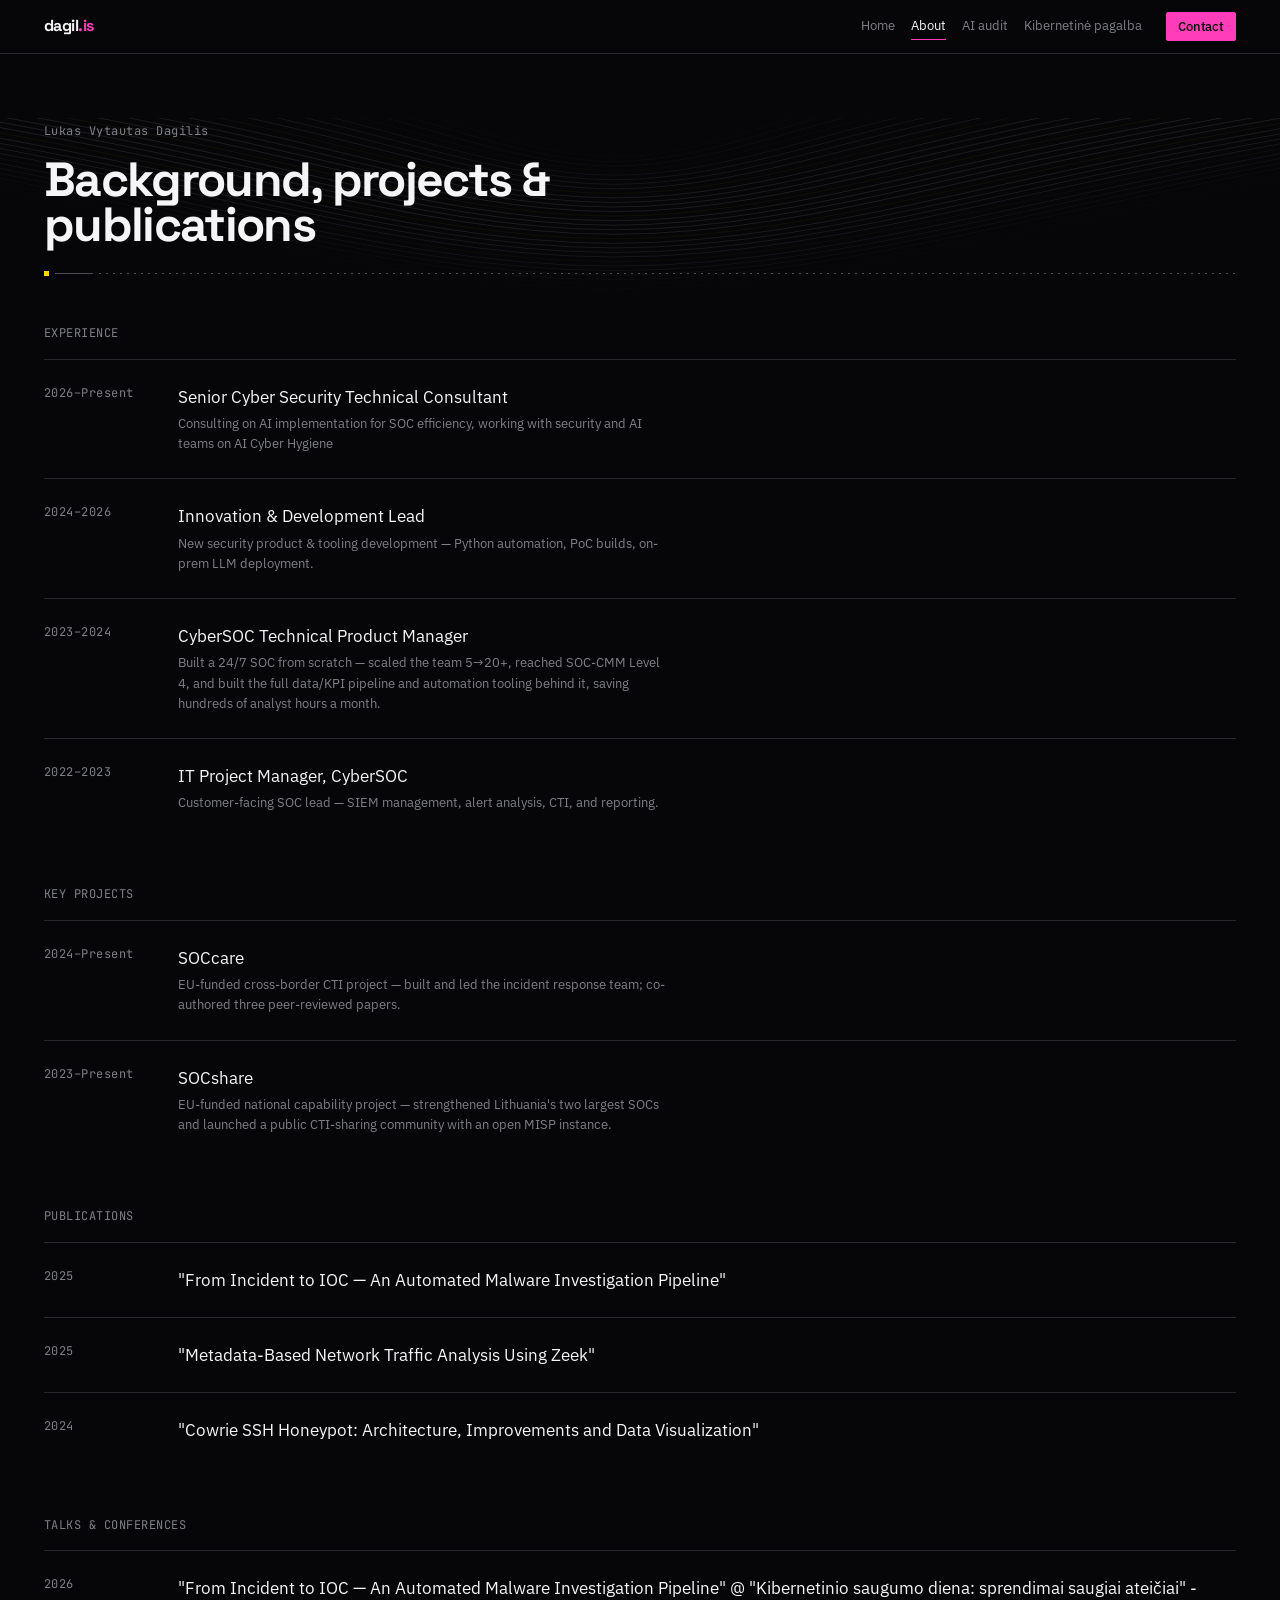
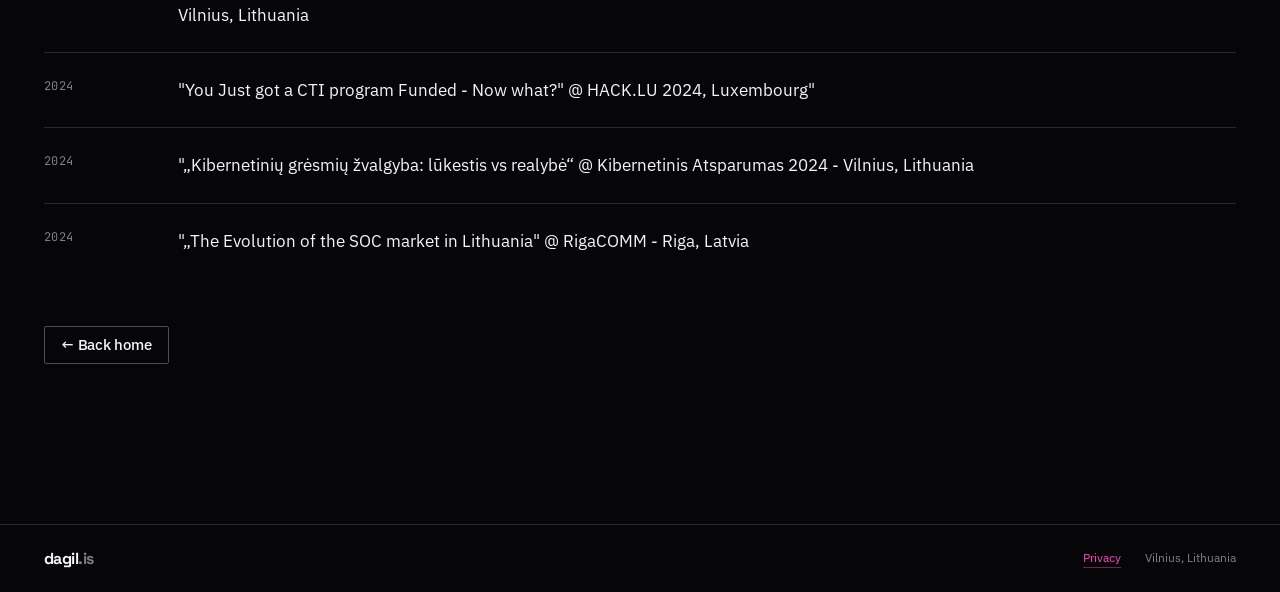
==== commit 20d00ef7: "Add the AI audit service page at /audit-ai A one-page description of the AI system audit and red-tea" ====
--- a/about/index.html
+++ b/about/index.html
@@ -15,6 +15,7 @@
     <nav class="nav-links">
       <a href="../">Home</a>
       <a href="./" aria-current="page">About</a>
+      <a href="../audit-ai/">AI audit</a>
       <a href="../kibernetine-pagalba/">Kibernetinė pagalba</a>
     </nav>
     <a class="btn btn--primary btn--sm" href="../#contact">Contact</a>
